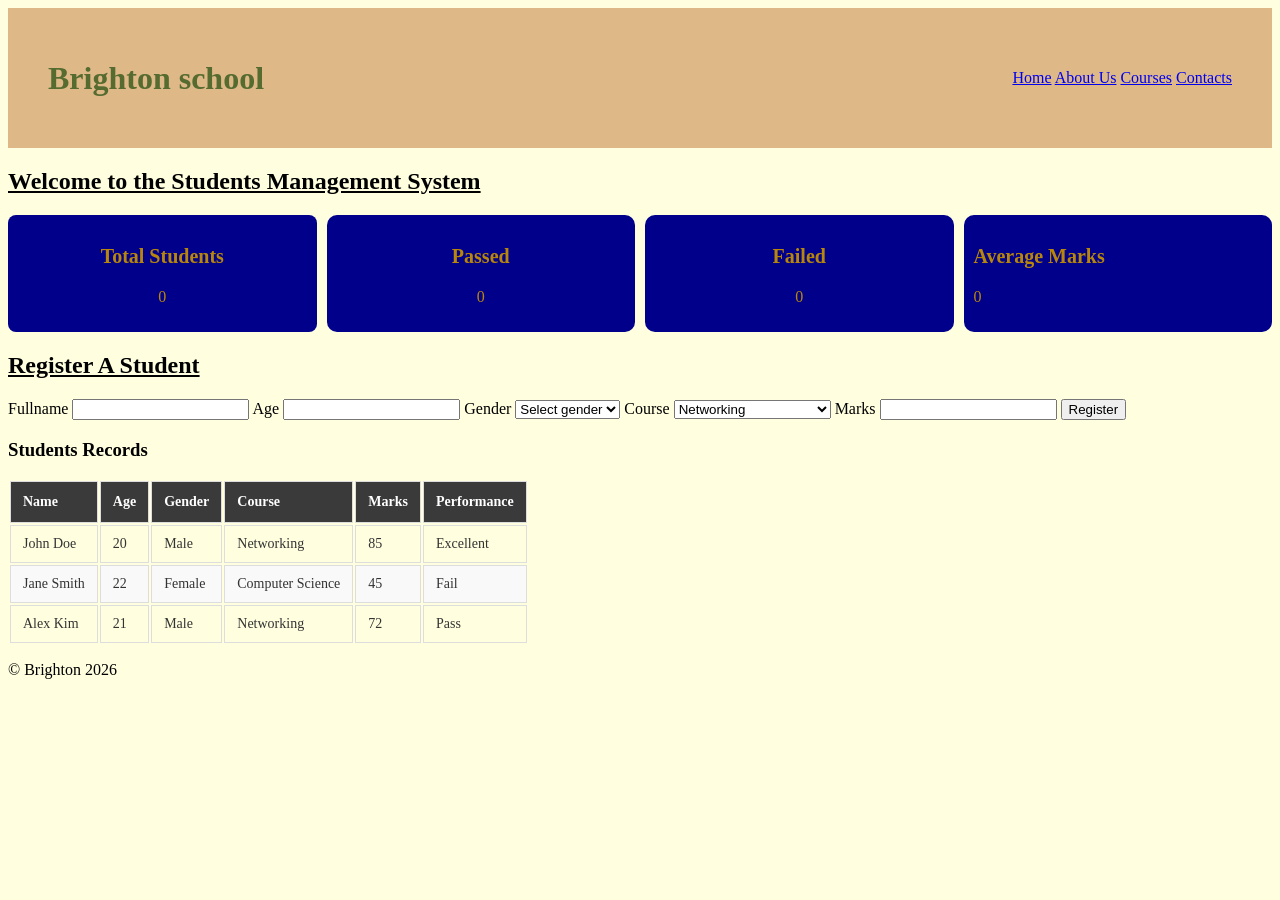
==== index.html/index.html @ e8c7410c "Add files via upload" ====
<!DOCTYPE html>
<html lang="en">
<head>
    <meta charset="UTF-8">
    <meta name="viewport" content="width=device-width, initial-scale=1.0">
    <link rel="stylesheet" href="style.css">
    <title>Home</title>
</head>
<body>
    <header>
       <h1> Brighton school</h1>
       <nav>
        <a href="index.html" class="active">Home</a>
        <a href="about.html">About Us</a>
        <a href="course.html">Courses</a>
        <a href="contacts.html">Contacts</a>

       </nav>
    </header>
    <main>
        <h2><u>
            Welcome to the Students Management System
       </u> </h2>
 <div class="cards-container">
<div class="card-1">
    <h3>Total Students</h3>
    <p id="total-students">0</p>
</div>

<div class="card-2">
<h3>Passed</h3>
<p id="total-passed">0</p>
</div>

<div class="card-3">
    <h3>Failed</h3>
    <p id="total-failed">0</p>
</div>
<div class="card-4">
    <h3>Average Marks</h3>
    <p id="average-marks">0</p>
</div>
</div>

<h2><u>Register A Student</u></h2>

    <form id="register-form">
    <label for="student-name">Fullname</label>
    <input type="text" id="student-name">

    <label for="student-age">Age</label>
    <input type="number" id="student-age">
    

<label for="student-gender">Gender</label>
<select id="student-gender">
    <option value="">Select gender</option> 
    <option value="Male">Male</option>
    <option value="Female">Female</option>

</select>

<label for="student-course">Course</label>
<select id="student-course">
  <option value="Networking">Networking</option>
    <option value="CyberSecurity">Cyber Security</option>
    <option value="Software Development">Software Development</option>
</select>

<label for="student-marks">Marks</label>
<input type="number" id="student-marks">

<button type="submit">Register</button>
</form>

<div class="records-container">
  <h3>Students Records</h3>
  <table>
    <thead>

    <tr>
        <th>Name</th>
        <th>Age</th>
        <th>Gender</th>
        <th>Course</th>
        <th>Marks</th>
        <th>Performance</th>

    </tr>
    </thead>
    <tbody>
      <tr>
        <td>John Doe</td>
        <td>20</td>
        <td>Male</td>
        <td>Networking</td>
        <td>85</td>
        <td class="perf-excellent">Excellent</td>
      </tr>
      <tr>
        <td>Jane Smith</td>
        <td>22</td>
        <td>Female</td>
        <td>Computer Science</td>
        <td>45</td>
        <td class="perf-fail">Fail</td>
      </tr>
      <tr>
        <td>Alex Kim</td>
        <td>21</td>
        <td>Male</td>
        <td>Networking</td>
        <td>72</td>
        <td class="perf-pass">Pass</td>
      </tr>
      <!-- Additional rows as needed -->
    </tbody>
  </table>
</div>
    
  </div>
</div>


</table>


    </main>

    <footer>
        <p> &copy; Brighton 2026</p>

    </footer>
    <script src="script.js"></script>

</body>
</html>
---- index.html/style.css ----
body{
    background-color: lightyellow;
 }
header{
   display: flex;
justify-content: space-between;
align-items: center;
background-color: burlywood;
color: darkolivegreen;
height: 60px;
padding: 40px; 
}
.cards-container{
display: flex;
justify-content: space-between;
gap: 10px;
margin: 20px 0;

}

.card-1{
    flex: 1;
    padding: 10px;
    border: 1px;
    border-radius: 8px;
    color: darkgoldenrod;
    text-align: center;
    background-color: darkblue;

}
.card-2{
    flex: 1;
    padding: 10px;
    border: 1px;
    border-radius: 10px;
    color: darkgoldenrod; 
    text-align: center;
    background-color:darkblue ;
}
.card-3{
    flex: 1;
    padding: 10px;
    border: 1px;
    border-radius: 10px;
    color: darkgoldenrod; 
    text-align: center;  
    background-color: darkblue;
}
.card-4{
    flex: 1;
  padding: 10px;
    border: 1px;
    border-radius: 10px;
    color: darkgoldenrod; 
    background-color: darkblue;
    
}
.cards-container h3{
    font-size: 20px;
}
records-container table {
  width: 100%;
  border-collapse: collapse;
  margin-top: 15px;
  font-family: Arial, sans-serif;
  background-color: #ffffff;
  box-shadow: 0 2px 5px rgba(0, 0, 0, 0.05);
}


.records-container th {
  background-color: #3a3a3a; 
  color: #ffffff;
  text-align: left;
  padding: 12px;
  font-size: 14px;
  font-weight: 600;
  border: 1px solid #ddd;
}

.records-container td {
  padding: 10px 12px;
  font-size: 14px;
  color: #333333;
  border: 1px solid #dddddd;
}

.records-container tbody tr:nth-child(even) {
  background-color: #f9f9f9;
}

.records-container tbody tr:hover {
  background-color: #f1f1f1;
}
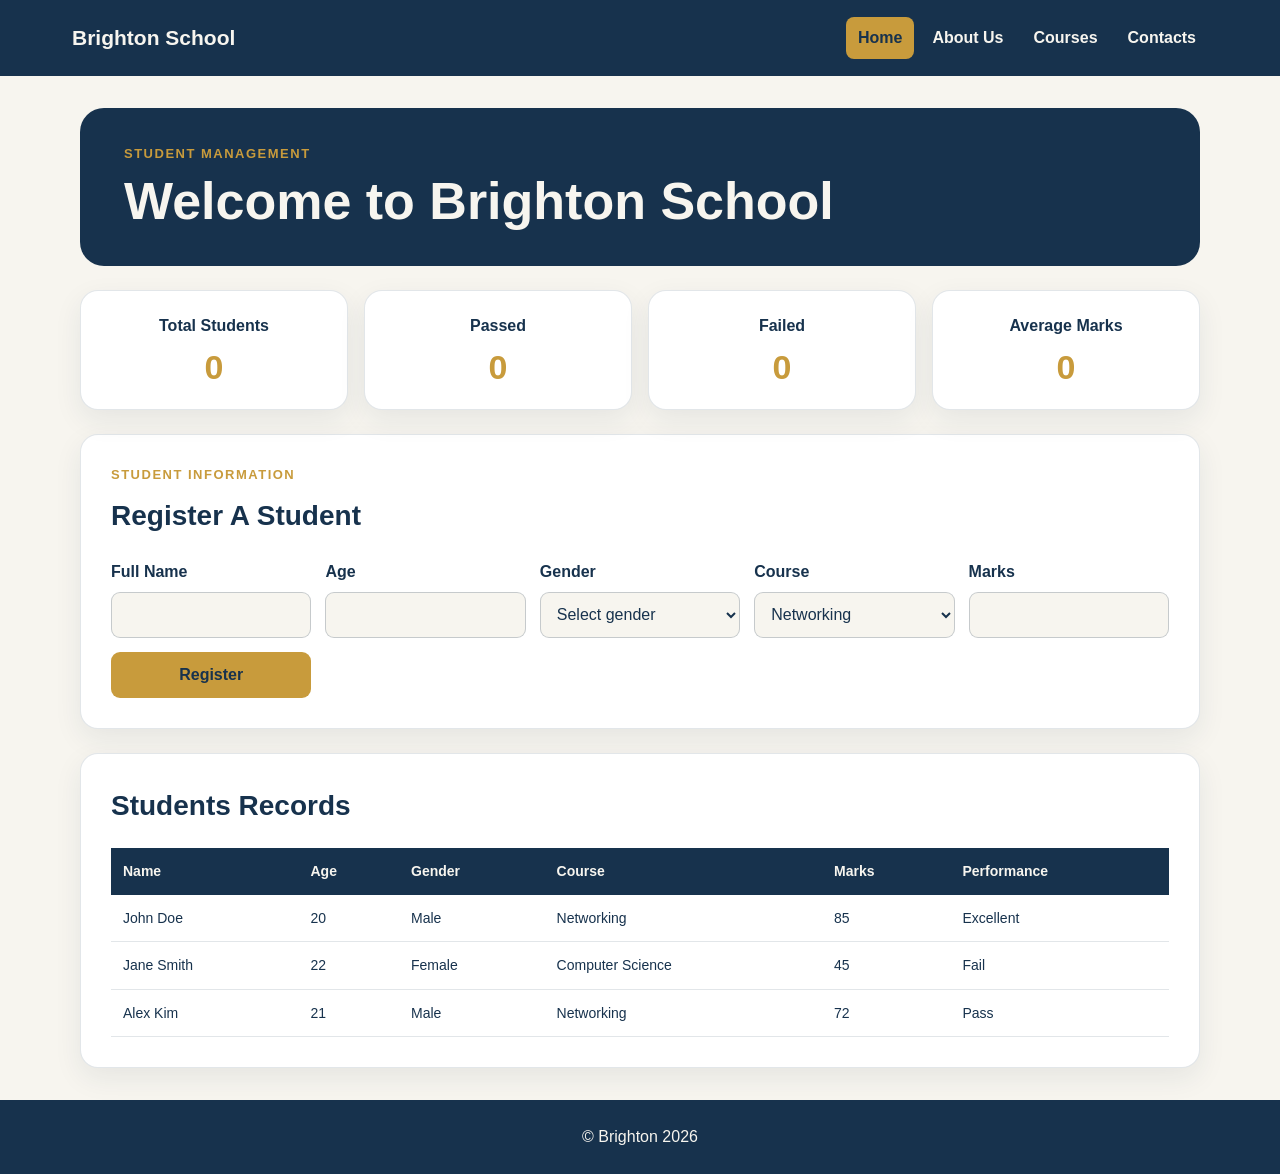
==== commit 14bcfd32: "Add files via upload" ====
--- a/index.html/index.html
+++ b/index.html/index.html
@@ -7,51 +7,60 @@
     <title>Home</title>
 </head>
 <body>
-    <header>
-       <h1> Brighton school</h1>
+    <header class="site-header">
+       <a class="brand" href="index.html">Brighton School</a>
        <nav>
-        <a href="index.html" class="active">Home</a>
-        <a href="about.html">About Us</a>
-        <a href="course.html">Courses</a>
-        <a href="contacts.html">Contacts</a>
-
+        <ul>
+          <li><a href="index.html" class="active" aria-current="page">Home</a></li>
+          <li><a href="../about.html/index.html">About Us</a></li>
+          <li><a href="../course.html/index.html">Courses</a></li>
+          <li><a href="../contacts.html/index.html">Contacts</a></li>
+        </ul>
        </nav>
     </header>
     <main>
-        <h2><u>
-            Welcome to the Students Management System
-       </u> </h2>
- <div class="cards-container">
-<div class="card-1">
+      <section class="welcome">
+        <p class="eyebrow">Student Management</p>
+        <h1>Welcome to Brighton School</h1>
+      </section>
+
+ <div class="cards-container" aria-label="Student statistics">
+<div class="card">
     <h3>Total Students</h3>
     <p id="total-students">0</p>
 </div>
 
-<div class="card-2">
+<div class="card">
 <h3>Passed</h3>
 <p id="total-passed">0</p>
 </div>
 
-<div class="card-3">
+<div class="card">
     <h3>Failed</h3>
     <p id="total-failed">0</p>
 </div>
-<div class="card-4">
+<div class="card">
     <h3>Average Marks</h3>
     <p id="average-marks">0</p>
 </div>
 </div>
 
-<h2><u>Register A Student</u></h2>
+<section class="form-card" aria-labelledby="register-heading">
+<p class="card-label">Student information</p>
+<h2 id="register-heading">Register A Student</h2>
 
     <form id="register-form">
-    <label for="student-name">Fullname</label>
+    <div class="field">
+    <label for="student-name">Full Name</label>
     <input type="text" id="student-name">
+    </div>
 
+    <div class="field">
     <label for="student-age">Age</label>
     <input type="number" id="student-age">
-    
+    </div>
 
+<div class="field">
 <label for="student-gender">Gender</label>
 <select id="student-gender">
     <option value="">Select gender</option> 
@@ -59,19 +68,25 @@
     <option value="Female">Female</option>
 
 </select>
+</div>
 
+<div class="field">
 <label for="student-course">Course</label>
 <select id="student-course">
   <option value="Networking">Networking</option>
     <option value="CyberSecurity">Cyber Security</option>
     <option value="Software Development">Software Development</option>
 </select>
+</div>
 
+<div class="field">
 <label for="student-marks">Marks</label>
 <input type="number" id="student-marks">
+</div>
 
 <button type="submit">Register</button>
 </form>
+</section>
 
 <div class="records-container">
   <h3>Students Records</h3>
--- a/index.html/style.css
+++ b/index.html/style.css
@@ -1,94 +1,228 @@
- body{
-    background-color: lightyellow;
- }
-header{
-   display: flex;
-justify-content: space-between;
-align-items: center;
-background-color: burlywood;
-color: darkolivegreen;
-height: 60px;
-padding: 40px; 
-}
-.cards-container{
-display: flex;
-justify-content: space-between;
-gap: 10px;
-margin: 20px 0;
-
-}
-
-.card-1{
-    flex: 1;
-    padding: 10px;
-    border: 1px;
-    border-radius: 8px;
-    color: darkgoldenrod;
-    text-align: center;
-    background-color: darkblue;
-
-}
-.card-2{
-    flex: 1;
-    padding: 10px;
-    border: 1px;
-    border-radius: 10px;
-    color: darkgoldenrod; 
-    text-align: center;
-    background-color:darkblue ;
-}
-.card-3{
-    flex: 1;
-    padding: 10px;
-    border: 1px;
-    border-radius: 10px;
-    color: darkgoldenrod; 
-    text-align: center;  
-    background-color: darkblue;
-}
-.card-4{
-    flex: 1;
-  padding: 10px;
-    border: 1px;
-    border-radius: 10px;
-    color: darkgoldenrod; 
-    background-color: darkblue;
-    
-}
-.cards-container h3{
-    font-size: 20px;
-}
-records-container table {
+:root {
+  --navy: #17324d;
+  --gold: #c89b3c;
+  --cream: #f7f5ef;
+}
+
+* { box-sizing: border-box; }
+
+body {
+  margin: 0;
+  background: var(--cream);
+  color: var(--navy);
+  font-family: Arial, Helvetica, sans-serif;
+  line-height: 1.6;
+}
+
+.site-header {
+  min-height: 76px;
+  padding: 16px clamp(24px, 6vw, 72px);
+  display: flex;
+  align-items: center;
+  justify-content: space-between;
+  background: var(--navy);
+}
+
+.brand {
+  color: var(--cream);
+  font-size: 21px;
+  font-weight: 700;
+  text-decoration: none;
+}
+
+nav ul {
+  display: flex;
+  gap: 6px;
+  margin: 0;
+  padding: 0;
+  list-style: none;
+}
+
+nav a {
+  display: block;
+  padding: 8px 12px;
+  border-radius: 8px;
+  color: var(--cream);
+  text-decoration: none;
+  font-weight: 600;
+}
+
+nav a:hover,
+nav a.active {
+  background: var(--gold);
+  color: var(--navy);
+}
+
+main {
+  width: min(1120px, calc(100% - 40px));
+  margin: 0 auto;
+}
+
+.welcome {
+  margin: 32px 0 24px;
+  padding: 36px 44px;
+  border-radius: 24px;
+  background: var(--navy);
+  color: var(--cream);
+}
+
+.welcome h1 {
+  margin: 4px 0 0;
+  font-size: clamp(34px, 5vw, 52px);
+  line-height: 1.1;
+}
+
+.eyebrow,
+.card-label {
+  margin: 0 0 8px;
+  color: var(--gold);
+  font-size: 13px;
+  font-weight: 800;
+  letter-spacing: 1.5px;
+  text-transform: uppercase;
+}
+
+.cards-container {
+  display: grid;
+  grid-template-columns: repeat(4, 1fr);
+  gap: 16px;
+  margin: 24px 0;
+}
+
+.card,
+.form-card,
+.records-container {
+  border: 1px solid rgba(23, 50, 77, 0.12);
+  border-radius: 18px;
+  background: #ffffff;
+  box-shadow: 0 10px 28px rgba(23, 50, 77, 0.08);
+}
+
+.card {
+  padding: 22px;
+  text-align: center;
+}
+
+.card h3 {
+  margin: 0 0 8px;
+  font-size: 16px;
+}
+
+.card p {
+  margin: 0;
+  color: var(--gold);
+  font-size: 34px;
+  font-weight: 800;
+  line-height: 1.2;
+}
+
+.form-card {
+  margin: 24px 0;
+  padding: 30px;
+}
+
+.form-card h2,
+.records-container h3 {
+  margin: 0 0 20px;
+  font-size: 28px;
+}
+
+#register-form {
+  display: grid;
+  grid-template-columns: repeat(5, 1fr);
+  gap: 14px;
+  align-items: end;
+}
+
+.field label {
+  display: block;
+  margin-bottom: 7px;
+  font-weight: 700;
+}
+
+.field input,
+.field select {
+  width: 100%;
+  height: 46px;
+  padding: 0 12px;
+  border: 1px solid rgba(23, 50, 77, 0.22);
+  border-radius: 9px;
+  background: var(--cream);
+  color: var(--navy);
+  font: inherit;
+  outline: none;
+}
+
+.field input:focus,
+.field select:focus {
+  border-color: var(--gold);
+  box-shadow: 0 0 0 3px rgba(200, 155, 60, 0.18);
+}
+
+button {
+  height: 46px;
+  border: 0;
+  border-radius: 9px;
+  background: var(--gold);
+  color: var(--navy);
+  font: inherit;
+  font-weight: 800;
+  cursor: pointer;
+}
+
+button:hover { background: #b88a32; }
+
+.records-container {
+  margin: 24px 0 32px;
+  padding: 30px;
+  overflow-x: auto;
+}
+
+.records-container table {
   width: 100%;
   border-collapse: collapse;
-  margin-top: 15px;
-  font-family: Arial, sans-serif;
-  background-color: #ffffff;
-  box-shadow: 0 2px 5px rgba(0, 0, 0, 0.05);
-}
-
+  background: #ffffff;
+}
 
 .records-container th {
-  background-color: #3a3a3a; 
-  color: #ffffff;
+  padding: 12px;
+  background: var(--navy);
+  color: var(--cream);
   text-align: left;
+  font-size: 14px;
+}
+
+.records-container td {
   padding: 12px;
+  border-bottom: 1px solid rgba(23, 50, 77, 0.12);
   font-size: 14px;
-  font-weight: 600;
-  border: 1px solid #ddd;
-}
-
-.records-container td {
-  padding: 10px 12px;
-  font-size: 14px;
-  color: #333333;
-  border: 1px solid #dddddd;
-}
-
-.records-container tbody tr:nth-child(even) {
-  background-color: #f9f9f9;
-}
-
-.records-container tbody tr:hover {
-  background-color: #f1f1f1;
+}
+
+.records-container tbody tr:hover { background: var(--cream); }
+
+footer {
+  min-height: 72px;
+  padding: 24px;
+  display: grid;
+  place-items: center;
+  background: var(--navy);
+  color: var(--cream);
+}
+
+footer p { margin: 0; }
+
+@media (max-width: 900px) {
+  .cards-container { grid-template-columns: repeat(2, 1fr); }
+  #register-form { grid-template-columns: repeat(2, 1fr); }
+  #register-form button { grid-column: 1 / -1; }
+}
+
+@media (max-width: 760px) {
+  .site-header { align-items: flex-start; gap: 12px; }
+  nav ul { flex-wrap: wrap; justify-content: flex-end; }
+  main { width: min(100% - 24px, 1120px); }
+  .welcome { margin-top: 12px; padding: 28px; }
+  .cards-container,
+  #register-form { grid-template-columns: 1fr; }
+  #register-form button { grid-column: auto; }
 }
